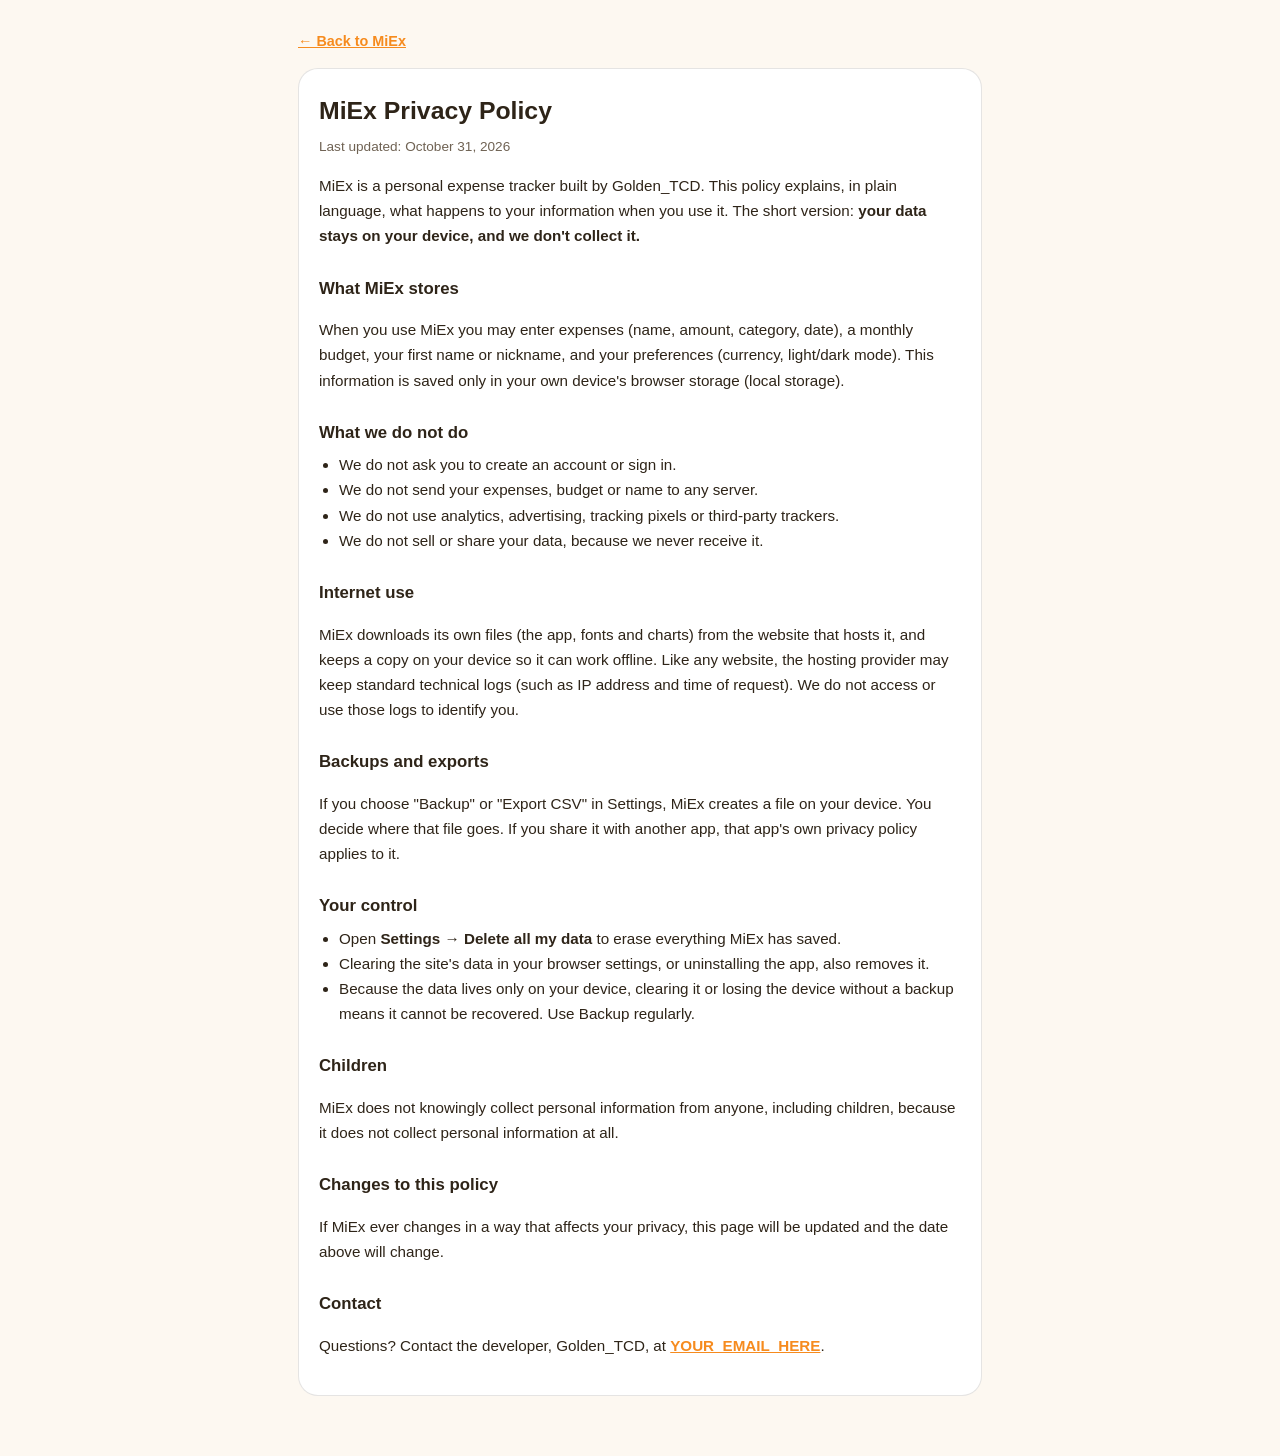
==== privacy.html @ cddb0ffd "Add files via upload" ====
<!DOCTYPE html>
<html lang="en">
<head>
<meta charset="UTF-8">
<meta name="viewport" content="width=device-width, initial-scale=1">
<title>MiEx Privacy Policy</title>
<meta name="robots" content="index,follow">
<style>
  :root { --bg:#FDF8F1; --panel:#fff; --ink:#2E2418; --muted:#6F6253; --primary:#F68B1E; --border:rgba(46,36,24,.12); }
  @media (prefers-color-scheme: dark) {
    :root { --bg:#0A0A0A; --panel:#161616; --ink:#F0EBE3; --muted:#A39D95; --border:rgba(255,255,255,.1); }
  }
  * { box-sizing: border-box; }
  body { margin:0; background:var(--bg); color:var(--ink); font-family:-apple-system,"Segoe UI",Roboto,Arial,sans-serif; line-height:1.65; }
  main { max-width:720px; margin:0 auto; padding:28px 18px 60px; }
  .card { background:var(--panel); border:1px solid var(--border); border-radius:20px; padding:22px 20px; }
  h1 { font-size:1.55rem; margin:0 0 4px; }
  h2 { font-size:1.05rem; margin:26px 0 6px; }
  p, li { font-size:.95rem; color:var(--ink); }
  .meta { color:var(--muted); font-size:.85rem; margin:0 0 14px; }
  ul { padding-left:20px; margin:6px 0; }
  a { color:var(--primary); font-weight:600; }
  .back { display:inline-block; margin-bottom:14px; font-size:.9rem; }
</style>
</head>
<body>
<main>
  <a class="back" href="./">&larr; Back to MiEx</a>
  <div class="card">
    <h1>MiEx Privacy Policy</h1>
    <p class="meta">Last updated: October 31, 2026</p>

    <p>MiEx is a personal expense tracker built by Golden_TCD. This policy explains, in plain language, what happens to your information when you use it. The short version: <strong>your data stays on your device, and we don't collect it.</strong></p>

    <h2>What MiEx stores</h2>
    <p>When you use MiEx you may enter expenses (name, amount, category, date), a monthly budget, your first name or nickname, and your preferences (currency, light/dark mode). This information is saved only in your own device's browser storage (local storage).</p>

    <h2>What we do not do</h2>
    <ul>
      <li>We do not ask you to create an account or sign in.</li>
      <li>We do not send your expenses, budget or name to any server.</li>
      <li>We do not use analytics, advertising, tracking pixels or third-party trackers.</li>
      <li>We do not sell or share your data, because we never receive it.</li>
    </ul>

    <h2>Internet use</h2>
    <p>MiEx downloads its own files (the app, fonts and charts) from the website that hosts it, and keeps a copy on your device so it can work offline. Like any website, the hosting provider may keep standard technical logs (such as IP address and time of request). We do not access or use those logs to identify you.</p>

    <h2>Backups and exports</h2>
    <p>If you choose "Backup" or "Export CSV" in Settings, MiEx creates a file on your device. You decide where that file goes. If you share it with another app, that app's own privacy policy applies to it.</p>

    <h2>Your control</h2>
    <ul>
      <li>Open <strong>Settings &rarr; Delete all my data</strong> to erase everything MiEx has saved.</li>
      <li>Clearing the site's data in your browser settings, or uninstalling the app, also removes it.</li>
      <li>Because the data lives only on your device, clearing it or losing the device without a backup means it cannot be recovered. Use Backup regularly.</li>
    </ul>

    <h2>Children</h2>
    <p>MiEx does not knowingly collect personal information from anyone, including children, because it does not collect personal information at all.</p>

    <h2>Changes to this policy</h2>
    <p>If MiEx ever changes in a way that affects your privacy, this page will be updated and the date above will change.</p>

    <h2>Contact</h2>
    <p>Questions? Contact the developer, Golden_TCD, at <a href="mailto:YOUR_EMAIL_HERE">YOUR_EMAIL_HERE</a>.</p>
  </div>
</main>
</body>
</html>
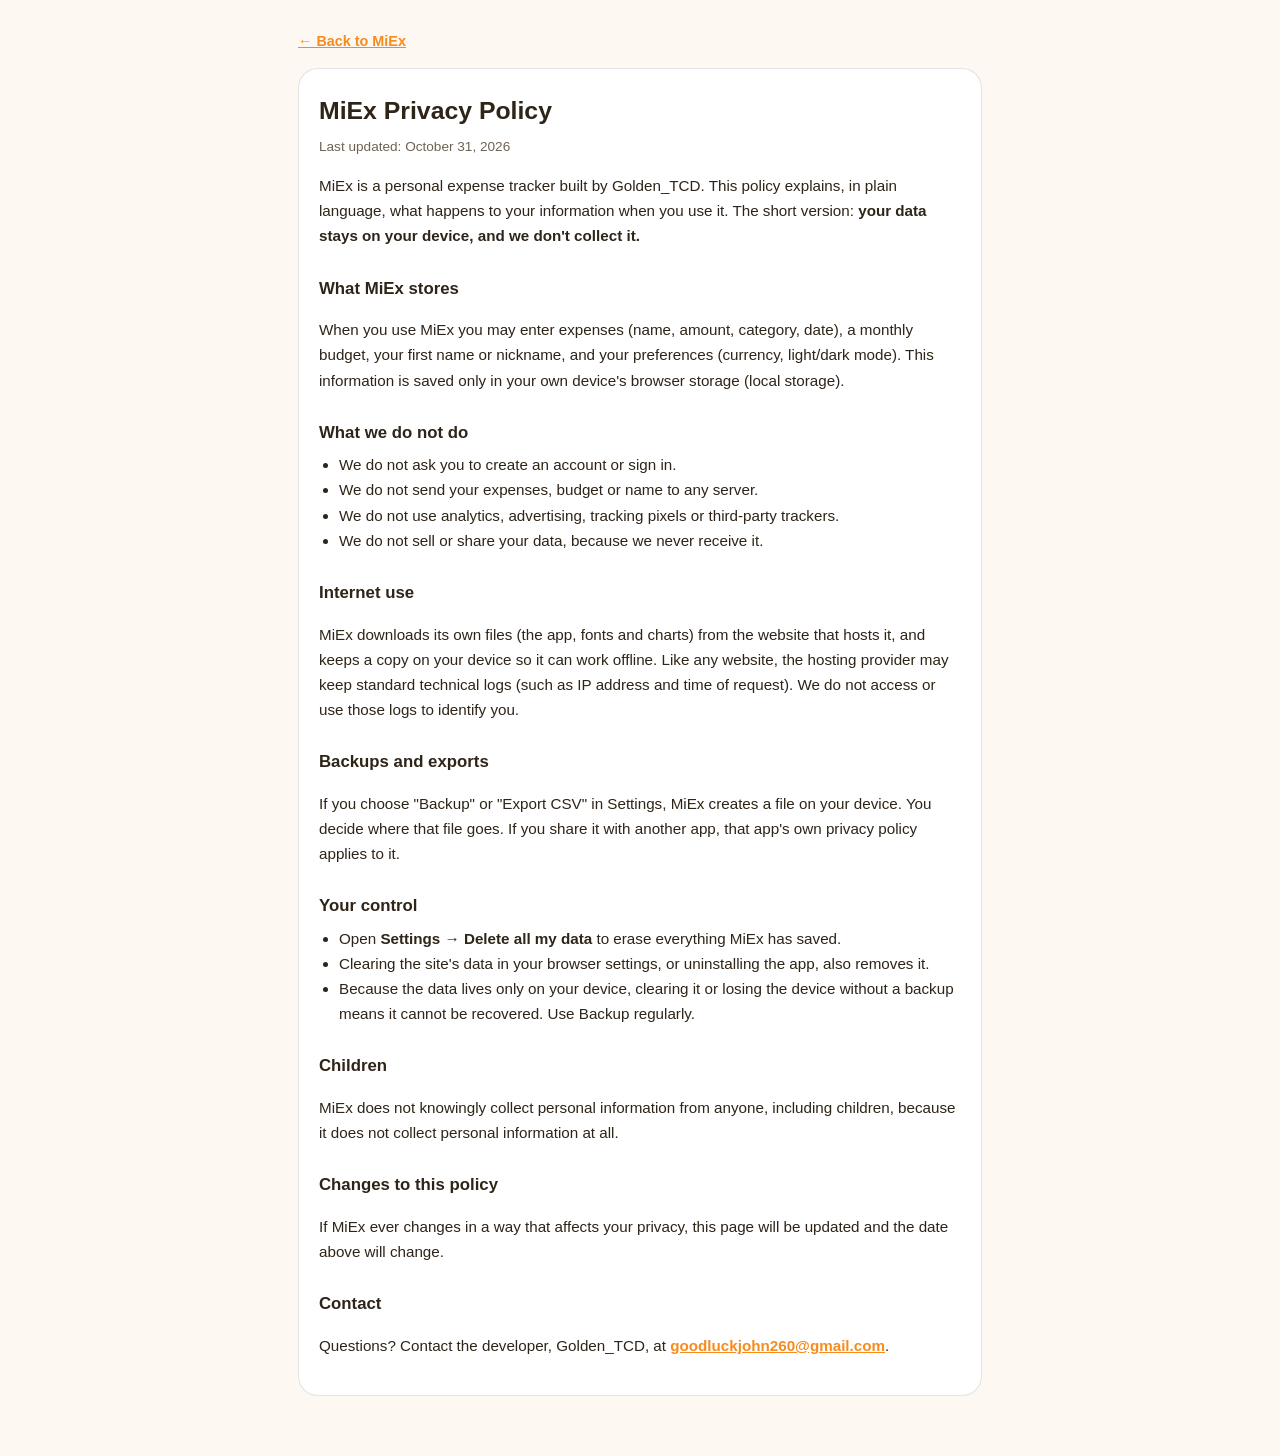
==== commit 47e81682: "Update contact email in privacy policy" ====
--- a/privacy.html
+++ b/privacy.html
@@ -63,7 +63,7 @@
     <p>If MiEx ever changes in a way that affects your privacy, this page will be updated and the date above will change.</p>
 
     <h2>Contact</h2>
-    <p>Questions? Contact the developer, Golden_TCD, at <a href="mailto:YOUR_EMAIL_HERE">YOUR_EMAIL_HERE</a>.</p>
+    <p>Questions? Contact the developer, Golden_TCD, at <a href="mailto:goodluckjohn260@gmail.com">goodluckjohn260@gmail.com</a>.</p>
   </div>
 </main>
 </body>
